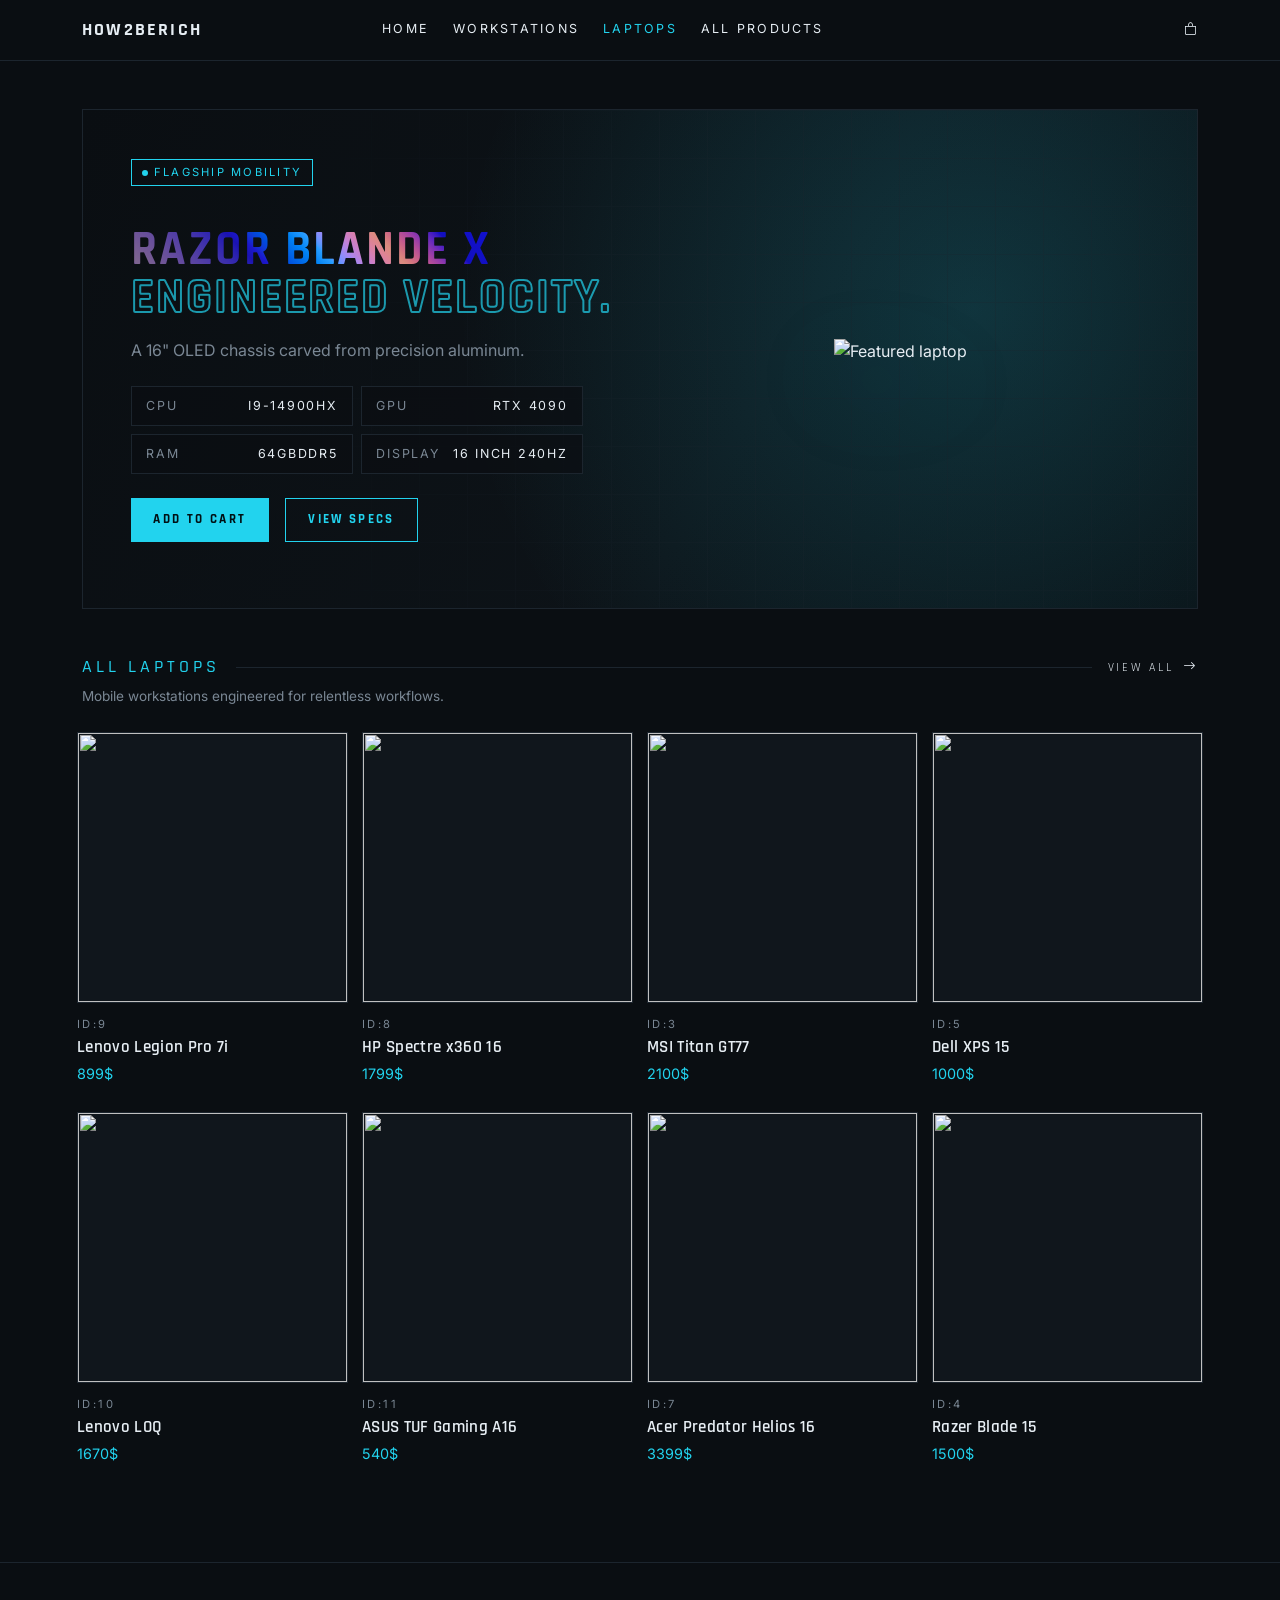
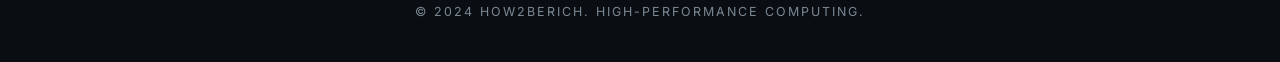
==== laptop-section.html @ 0639eaea "E-commere" ====
<!doctype html>
<html lang="en">
  <head>
    <meta charset="utf-8" />
    <meta name="viewport" content="width=device-width,initial-scale=1" />
    <title>How2berich-laptop</title>
    <link
      href="https://cdn.jsdelivr.net/npm/bootstrap@5.3.3/dist/css/bootstrap.min.css"
      rel="stylesheet"
    />
    <link
      href="https://cdn.jsdelivr.net/npm/bootstrap-icons@1.11.3/font/bootstrap-icons.css"
      rel="stylesheet"
    />
    <link
      href="https://fonts.googleapis.com/css2?family=Rajdhani:wght@500;600;700&family=Inter:wght@300;400;500;600&display=swap"
      rel="stylesheet"
    />
    <link rel="stylesheet" href="/style/laptopsection.css" />
    <link
      rel="icon"
      type="image/x-icon"
      href="https://static.vecteezy.com/system/resources/thumbnails/067/048/200/small/mysterious-hooded-figure-gaming-logo-on-transparent-background-png.png"
    />

    <style>
      @view-transition {
        navigation: auto;
      }
    </style>
  </head>
  <body>
    <!-- NAV -->
    <nav class="nav-top py-3"></nav>

    <div class="container py-5">
      <!-- FEATURED LAPTOP -->
      <section class="featured p-4 p-lg-5 mb-5">
        <div class="grid-bg"></div>
        <div
          class="row align-items-center position-relative g-4"
          id="laptop_product"
        ></div>
      </section>

      <!-- PRODUCT ROW -->
      <section>
        <div class="d-flex align-items-center gap-3 mb-2">
          <h2 class="section-title m-0">All Laptops</h2>
          <div class="rule"></div>
          <a href="/product-page.html#laptop" class="link-arrow"
            >View All <i class="bi bi-arrow-right ms-1"></i
          ></a>
        </div>
        <p class="section-sub mb-4">
          Mobile workstations engineered for relentless workflows.
        </p>
        <div class="row g-4" id="product"></div>
      </section>
    </div>

    <footer>© 2024 How2berich. High-Performance Computing.</footer>
    <script src="js/navbar.js"></script>
    <script type="module" src="js/laptop-product.js"></script>
     <script
      src="https://cdn.jsdelivr.net/npm/bootstrap@5.3.8/dist/js/bootstrap.bundle.min.js"
      integrity="sha384-FKyoEForCGlyvwx9Hj09JcYn3nv7wiPVlz7YYwJrWVcXK/BmnVDxM+D2scQbITxI"
      crossorigin="anonymous"
    ></script>
  </body>
</html>
---- style/laptopsection.css ----
:root {
  --bg: #0a0e12;
  --panel: #10161c;
  --panel-2: #0d1318;
  --border: #1c252e;
  --muted: #7a8794;
  --text: #e6edf3;
  --cyan: #22d3ee;
}
* {
  box-sizing: border-box;
}
html,
body {
  background: var(--bg);
  color: var(--text);
  font-family: "Inter", sans-serif;
}
h1,
h2,
h3,
h4,
.display,
.brand {
  font-family: "Rajdhani", sans-serif;
  letter-spacing: 0.04em;
}
.text-cyan {
  color: var(--cyan) !important;
}
.text-muted2 {
  color: var(--muted) !important;
}

/* NAV */
.nav-top {
  background: var(--bg);
  border-bottom: 1px solid var(--border);
}
.nav-top a {
  color: var(--text);
  text-decoration: none;
  font-size: 0.78rem;
  letter-spacing: 0.18em;
  text-transform: uppercase;
}
.nav-top a:hover {
  color: var(--cyan);
}
.brand {
  font-weight: 700;
  font-size: 1.15rem;
  letter-spacing: 0.12em;
  text-transform: uppercase;
}

.chip {
  display: inline-flex;
  align-items: center;
  gap: 0.4rem;
  border: 1px solid var(--cyan);
  color: var(--cyan);
  padding: 0.25rem 0.6rem;
  font-size: 0.7rem;
  letter-spacing: 0.2em;
  text-transform: uppercase;
}
.chip .dot {
  width: 6px;
  height: 6px;
  background: var(--cyan);
  border-radius: 50%;
}

.btn-cyan {
  background: var(--cyan);
  color: #001014;
  border: none;
  border-radius: 0;
  padding: 0.7rem 1.4rem;
  font-family: "Rajdhani", sans-serif;
  font-weight: 700;
  letter-spacing: 0.18em;
  text-transform: uppercase;
  font-size: 0.82rem;
}
.btn-cyan:hover {
  color: #67e8f9;
  background: #001014;
}
.btn-ghost {
  background: transparent;
  color: var(--cyan);
  border: 1px solid var(--cyan);
  border-radius: 0;
  padding: 0.7rem 1.4rem;
  font-family: "Rajdhani", sans-serif;
  font-weight: 700;
  letter-spacing: 0.18em;
  text-transform: uppercase;
  font-size: 0.82rem;
}
.btn-ghost:hover {
  background: rgba(34, 211, 238, 0.08);
}

/* FEATURED LAPTOP */
.featured {
  position: relative;
  border: 1px solid var(--border);
  overflow: hidden;
  background:
    radial-gradient(
      circle at 80% 40%,
      rgba(34, 211, 238, 0.18),
      transparent 55%
    ),
    linear-gradient(120deg, #0a0e12 0%, #0d1318 60%, #0a0e12 100%);
  min-height: 500px;
}
.featured .grid-bg {
  position: absolute;
  inset: 0;
  opacity: 0.25;
  background-image:
    linear-gradient(var(--border) 1px, transparent 1px),
    linear-gradient(90deg, var(--border) 1px, transparent 1px);
  background-size: 48px 48px;
  mask-image: radial-gradient(circle at 70% 50%, #000 30%, transparent 75%);
}
.featured h1 {
  font-size: 3rem;
  font-weight: 700;
  line-height: 1;
  text-transform: uppercase;
  margin: 0;
}
.featured h1 .ghost {
  opacity: 0.7;
  color: transparent;
  -webkit-text-stroke: 2px var(--cyan);
  display: block;
}
.laptop-img {
  height: 350px;
  object-fit: cover;
  width: 100%;
  max-width: 560px;
  filter: drop-shadow(0 30px 50px rgba(34, 211, 238, 0.25));
}
.spec-pill {
  display: flex;
  justify-content: space-between;
  gap: 0.6rem;
  padding: 0.6rem 0.9rem;
  border: 1px solid var(--border);
  background: rgba(10, 14, 18, 0.7);
  font-size: 0.78rem;
  letter-spacing: 0.14em;
  text-transform: uppercase;
}
.spec-pill .lbl {
  color: var(--muted);
}

/* SECTION HEADERS */
.section-title {
  color: var(--cyan);
  font-size: 1.1rem;
  letter-spacing: 0.22em;
  text-transform: uppercase;
}
.section-sub {
  color: var(--muted);
  font-size: 0.85rem;
}
.rule {
  height: 1px;
  background: var(--border);
  flex: 1;
}
.link-arrow {
  color: var(--text);
  text-decoration: none;
  font-family: "Rajdhani", sans-serif;
  letter-spacing: 0.22em;
  font-size: 0.78rem;
  text-transform: uppercase;
}
.link-arrow:hover {
  color: var(--cyan);
}

/* PRODUCTS */
#what {
  border: 2px transparent solid;
  padding-left: 5px;
  padding-right: 5px;
  transition: border 0.3s ease-in-out;
}
#what:hover {
  border: 2px var(--cyan) solid;
}
.product .img-wrap {
  position: relative;
  background: var(--panel);
  border: 1px solid var(--border);
  aspect-ratio: 1/1;
  overflow: hidden;
}
.product .img-wrap img {
  width: 100%;
  height: 100%;
  object-fit: cover;
  transition: transform 0.4s;
}
.product:hover .img-wrap img {
  transform: scale(1.05);
}
.product .badge-tag {
  position: absolute;
  top: 0.7rem;
  left: 0.7rem;
  background: var(--cyan);
  color: #001014;
  font-family: "Rajdhani", sans-serif;
  font-weight: 700;
  font-size: 0.7rem;
  letter-spacing: 0.18em;
  padding: 0.2rem 0.55rem;
  text-transform: uppercase;
}
.product .badge-tag.dark {
  background: #0a0e12;
  color: #fff;
  border: 1px solid var(--border);
}
.product .cat {
  color: var(--muted);
  font-size: 0.7rem;
  letter-spacing: 0.22em;
  text-transform: uppercase;
  margin-top: 0.8rem;
}
.product .name {
  font-family: "Rajdhani", sans-serif;
  font-size: 1.05rem;
  font-weight: 600;
  margin: 0.15rem 0;
  letter-spacing: 0.02em;
}
.product .price {
  color: var(--text);
  font-size: 0.9rem;
}

footer {
  border-top: 1px solid var(--border);
  padding: 2.5rem 0;
  text-align: center;
  color: var(--muted);
  font-size: 0.78rem;
  letter-spacing: 0.16em;
  text-transform: uppercase;
  margin-top: 3rem;
}

@media (max-width: 768px) {
  .featured h1 {
    font-size: 2rem;
  }
}
body {
  animation: fadeIn 0.3s ease-in;
}

@keyframes fadeIn {
  from {
    opacity: 0;
  }
  to {
    opacity: 1;
  }
}
.text-gradient {
  --_space: ;

  background-image: linear-gradient(
    45deg var(--_space),
    #0008f0 7%,
    #7d658f 11%,
    #1a12b3 31%,
    #1b18cc 33%,
    #269dff 44%,
    #db8c7f 56%,
    #120fbf 67%,
    #0516fc 100%,
    #624d94 89%,
    #bb393e 100%
  );
  background-clip: text;
  color: transparent;
  -webkit-background-clip: text;
  -webkit-text-fill-color: transparent;
}
@supports (background-image: linear-gradient(in oklch, #000, #fff)) {
  .text-gradient {
    --_space: in oklch;
  }
}
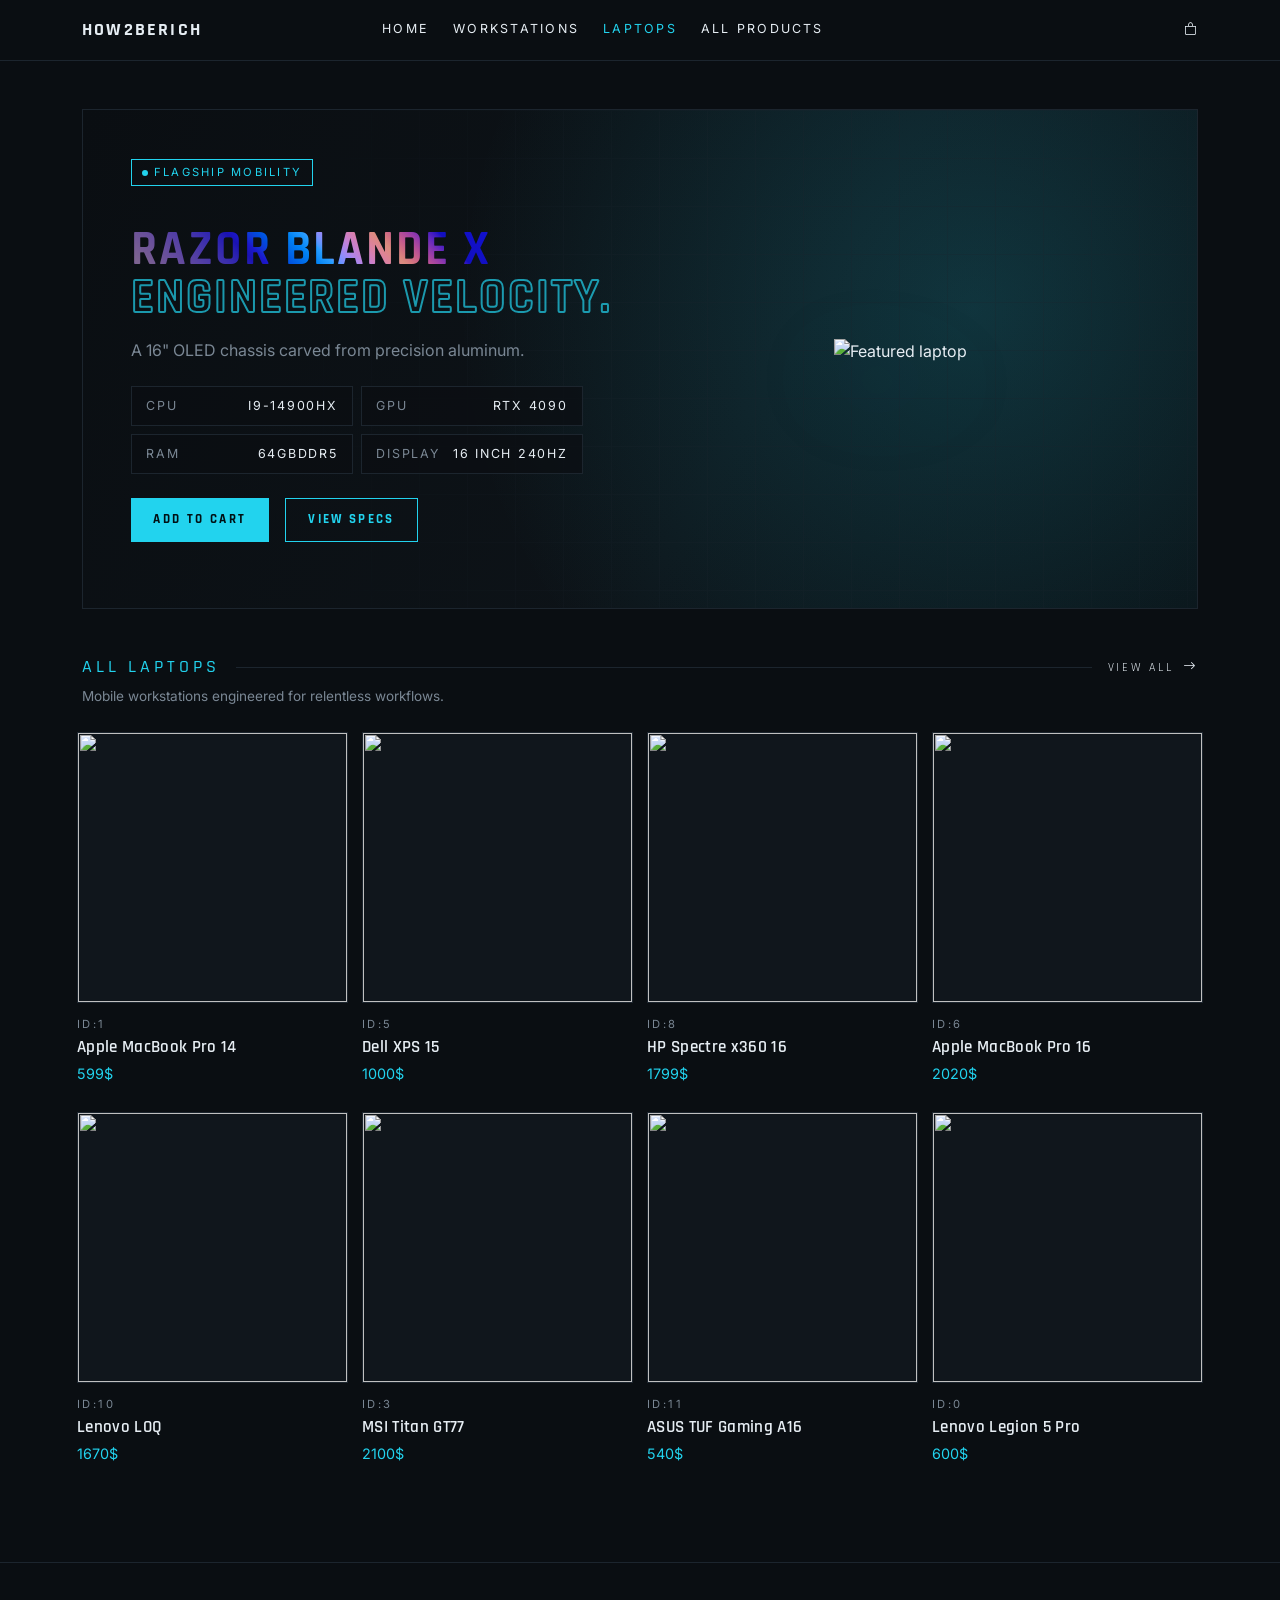
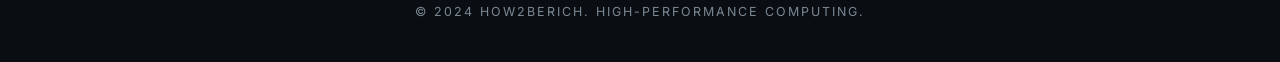
==== commit 50ce78ea: "fix css paths" ====
--- a/laptop-section.html
+++ b/laptop-section.html
@@ -16,7 +16,7 @@
       href="https://fonts.googleapis.com/css2?family=Rajdhani:wght@500;600;700&family=Inter:wght@300;400;500;600&display=swap"
       rel="stylesheet"
     />
-    <link rel="stylesheet" href="/style/laptopsection.css" />
+    <link rel="stylesheet" href="style/laptopsection.css" />
     <link
       rel="icon"
       type="image/x-icon"
